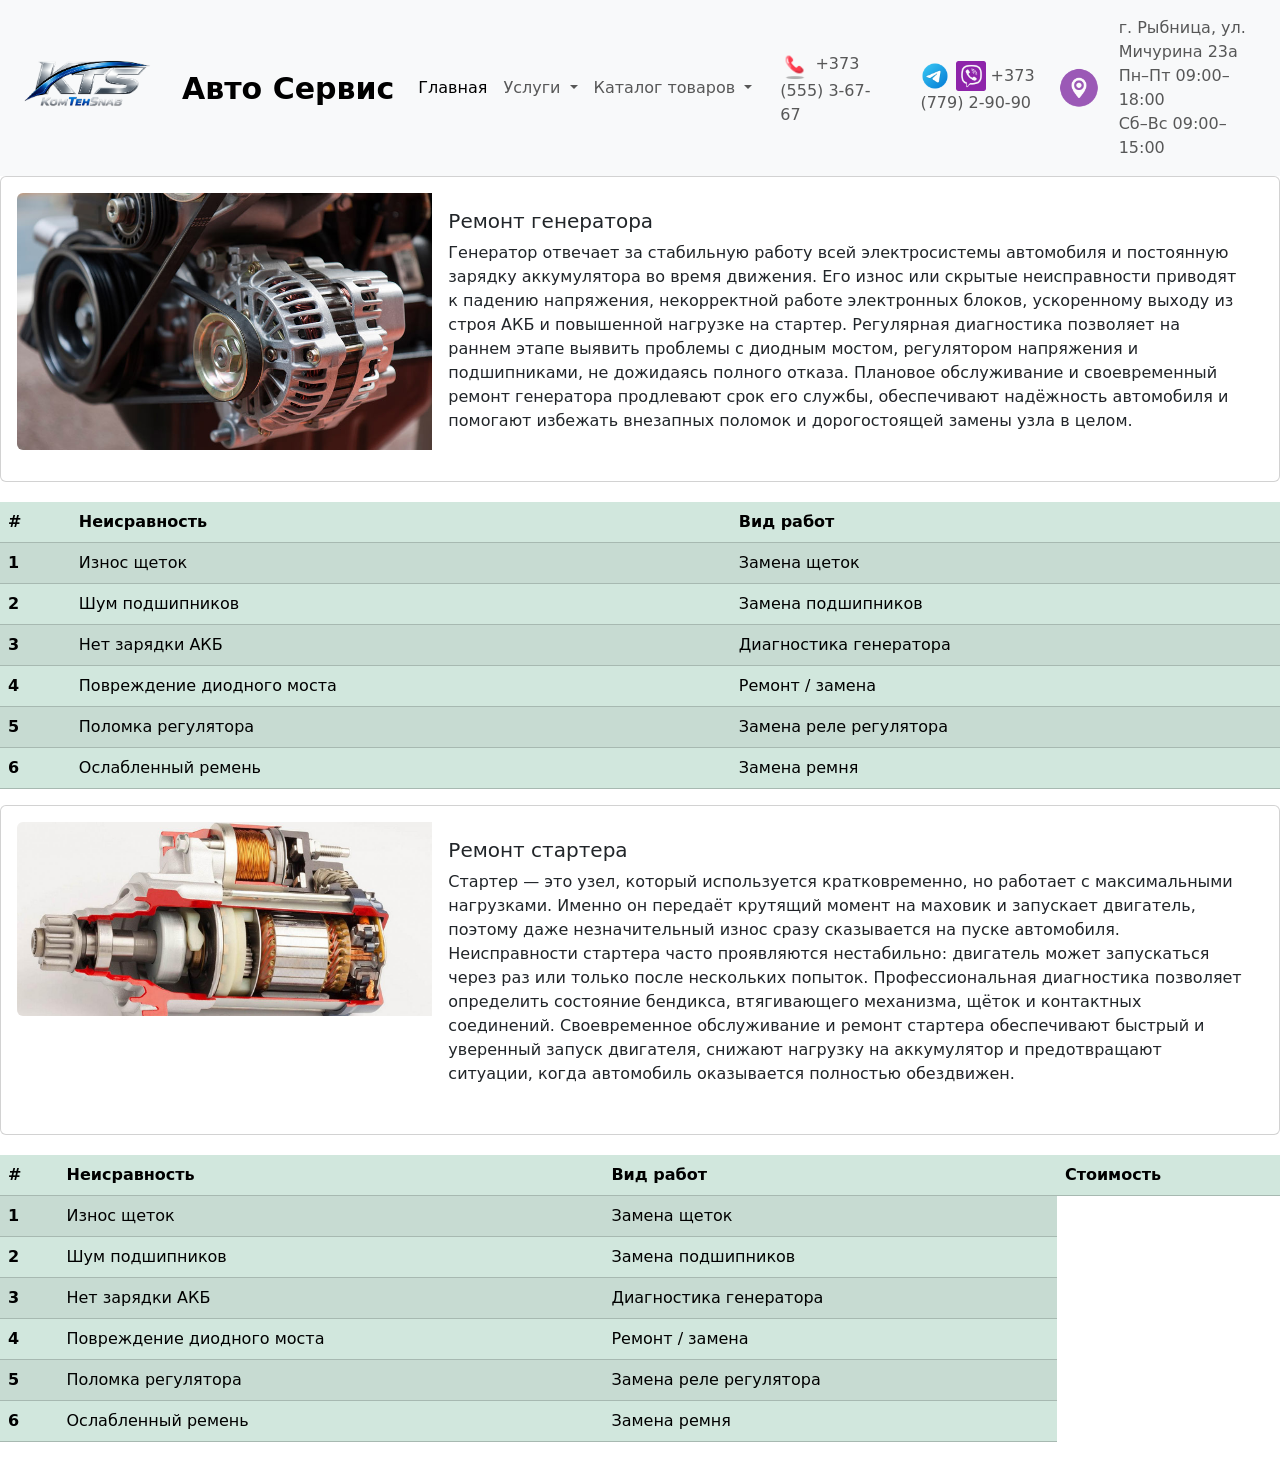
==== index.html @ 7d6db207 "Не отображает все картинки после запуска на GitHub Pages" ====
<!doctype html>
<html lang="en">
<head>
    <meta charset="utf-8">
    <meta name="viewport" content="width=device-width, initial-scale=1">
    <title>Bootstrap demo</title>
    <link href="https://cdn.jsdelivr.net/npm/bootstrap@5.3.8/dist/css/bootstrap.min.css" rel="stylesheet"
          integrity="sha384-sRIl4kxILFvY47J16cr9ZwB07vP4J8+LH7qKQnuqkuIAvNWLzeN8tE5YBujZqJLB" crossorigin="anonymous">
    <link rel="stylesheet" href="css/style.css">
</head>


<body class="body">

<!-- NAVBAR -->

<nav class="navbar navbar-expand-lg bg-body-tertiary">
    <div class="container-fluid">
        <img src="/img/logo2.png" alt="Bootstrap" width="150" height="150">
        <a class="navbar-brand" href="#">Авто Сервис</a>
        <button class="navbar-toggler" type="button" data-bs-toggle="collapse" data-bs-target="#navbarSupportedContent"
                aria-controls="navbarSupportedContent" aria-expanded="false" aria-label="Toggle navigation">
            <span class="navbar-toggler-icon"></span>
        </button>
        <div class="collapse navbar-collapse" id="navbarSupportedContent">
            <ul class="navbar-nav me-auto mb-2 mb-lg-0">
                <li class="nav-item">
                    <a class="nav-link active" aria-current="page" href="index.html">Главная</a>
                </li>
                <li class="nav-item dropdown">
                    <a class="nav-link dropdown-toggle" href="#" role="button" data-bs-toggle="dropdown"
                       aria-expanded="false">
                        Услуги
                    </a>
                    <ul class="dropdown-menu">
                        <li><a class="dropdown-item" href="#">Диагностика АКБ</a></li>
                        <li><a class="dropdown-item" href="#">Диагностика электрооборудования авто</a></li>
                        <li><a class="dropdown-item" href="#">Шиномонтаж</a></li>
                        <li><a class="dropdown-item" href="#">Балансировка</a></li>

                        <li>
                            <hr class="dropdown-divider">
                        </li>
                        <li><a class="dropdown-item" href="#">Все устуги</a></li>
                    </ul>
                </li>
                <li class="nav-item dropdown">
                    <a class="nav-link dropdown-toggle" href="#" role="button" data-bs-toggle="dropdown"
                       aria-expanded="false">
                        Каталог товаров
                    </a>
                    <ul class="dropdown-menu">
                        <li><a class="dropdown-item" href="battery.html">АКБ</a></li>
                        <li><a class="dropdown-item" href="tires.html">Шины</a></li>
                        <li>
                            <hr class="dropdown-divider">
                        </li>
                        <li><a class="dropdown-item" href="#">Все товары</a></li>
                    </ul>
                </li>
            </ul>


            <div class="navbar-text contact-info-phone">
                <div>
                    <img src="/img/phone.png" alt="Bootstrap" width="30" height="30">
                    +373 (555) 3-67-67
                </div>
            </div>
            <div class="navbar-text contact-info-phone">
                <div>
                    <img src="/img/telegram.png" alt="Bootstrap" width="30" height="30">
                    <img src="/img/viber.png" alt="Bootstrap" width="30" height="30">
                    +373 (779) 2-90-90
                </div>
            </div>


            <img src="/img/location.png" alt="Bootstrap" width="40" height="40">
            <div class="navbar-text contact-info-address">
                <div>г. Рыбница, ул. Мичурина 23а</div>
                <div>Пн–Пт 09:00–18:00</div>
                <div>Сб–Вс 09:00–15:00</div>
            </div>
        </div>
    </div>
</nav>

<main class="main">

    <!-- КАРТОЧКИ -->
    <div class="card w-100 p-3">
        <div class="row g-0">
            <div class="col-md-4">
                <img src="/img/generator/gen.jpg" class="img-fluid rounded-start" alt="...">
            </div>
            <div class="col-md-8">
                <div class="card-body">
                    <h5 class="card-title">Ремонт генератора</h5>
                    <p class="card-text">
                        Генератор отвечает за стабильную работу всей электросистемы автомобиля и постоянную зарядку
                        аккумулятора во время движения. Его износ или скрытые неисправности приводят к падению напряжения,
                        некорректной работе электронных блоков, ускоренному выходу из строя АКБ и повышенной нагрузке на стартер.

                        Регулярная диагностика позволяет на раннем этапе выявить проблемы с диодным мостом,
                        регулятором напряжения и подшипниками, не дожидаясь полного отказа. Плановое обслуживание и
                        своевременный ремонт генератора продлевают срок его службы, обеспечивают надёжность автомобиля и
                        помогают избежать внезапных поломок и дорогостоящей замены узла в целом.
                    </p>
                    <p class="card-text"><small class="text-body-secondary"></small></p>
                </div>
            </div>
        </div>
    </div>

    <table class="table table-success table-striped">
        <thead>
        <tr>
            <th scope="col">#</th>
            <th scope="col">Неисравность</th>
            <th scope="col">Вид работ</th>
        </tr>
        </thead>
        <tbody>
        <tr>
            <th scope="row">1</th>
            <td>Износ щеток</td>
            <td>Замена щеток</td>
        </tr>
        <tr>
            <th scope="row">2</th>
            <td>Шум подшипников</td>
            <td>Замена подшипников</td>
        </tr>
        <tr>
            <th scope="row">3</th>
            <td>Нет зарядки АКБ</td>
            <td>Диагностика генератора</td>
        </tr>
        <tr>
            <th scope="row">4</th>
            <td>Повреждение диодного моста</td>
            <td>Ремонт / замена</td>
        </tr>
        <tr>
            <th scope="row">5</th>
            <td>Поломка регулятора</td>
            <td>Замена реле регулятора</td>
        </tr>
        <tr>
            <th scope="row">6</th>
            <td>Ослабленный ремень</td>
            <td>Замена ремня</td>
        </tr>
        </tbody>
    </table>

    <div class="card w-100 p-3">
        <div class="row g-0">
            <div class="col-md-4">
                <img src="/img/starter/starter-1.jpg" class="img-fluid rounded-start" alt="...">
            </div>
            <div class="col-md-8">
                <div class="card-body">
                    <h5 class="card-title">Ремонт стартера</h5>
                    <p class="card-text">
                        Стартер — это узел, который используется кратковременно, но работает с максимальными нагрузками. Именно он передаёт крутящий момент на маховик и запускает двигатель, поэтому даже незначительный износ сразу сказывается на пуске автомобиля. Неисправности стартера часто проявляются нестабильно: двигатель может запускаться через раз или только после нескольких попыток.
                        Профессиональная диагностика позволяет определить состояние бендикса, втягивающего механизма, щёток и контактных соединений. Своевременное обслуживание и ремонт стартера обеспечивают быстрый и уверенный запуск двигателя, снижают нагрузку на аккумулятор и предотвращают ситуации, когда автомобиль оказывается полностью обездвижен.
                    </p>
                    <p class="card-text"><small class="text-body-secondary"></small></p>
                </div>
            </div>
        </div>
    </div>

    <table class="table table-success table-striped">
        <thead>
        <tr>
            <th scope="col">#</th>
            <th scope="col">Неисравность</th>
            <th scope="col">Вид работ</th>
            <th scope="col">Стоимость</th>
        </tr>
        </thead>
        <tbody id="generator-starter-services"></tbody>
    </table>

</main>

<script src="js/navbar.js"></script>
<script src="js/generator-starter-services.js"></script>
<script src="https://cdn.jsdelivr.net/npm/bootstrap@5.3.8/dist/js/bootstrap.bundle.min.js"
        integrity="sha384-FKyoEForCGlyvwx9Hj09JcYn3nv7wiPVlz7YYwJrWVcXK/BmnVDxM+D2scQbITxI"
        crossorigin="anonymous"></script>

</body>
</html>
---- css/style.css ----
.navbar-brand {
    margin-left: 20px;
    font-size: 30px;
    font-weight: 700;
}

.contact-info-address {
    margin-right: 20px;
    margin-left: 20px;
}

.contact-info-phone {
    margin-right: 20px;
    margin-left: 20px;
}

.accordion {
    margin-right: 40px;
    margin-left: 40px;
}

.accordion-body{
    margin-right: 40px;
    margin-left: 40px;
}

.card-offset {
    border: 40px; /* центр по горизонтали */
}

.card-img-top {
    width: 300px;     /* ширина */
    height: auto;
}

.table {
        margin-top: 20px;
}

.card-img-top {
    margin-left: 40px;
}
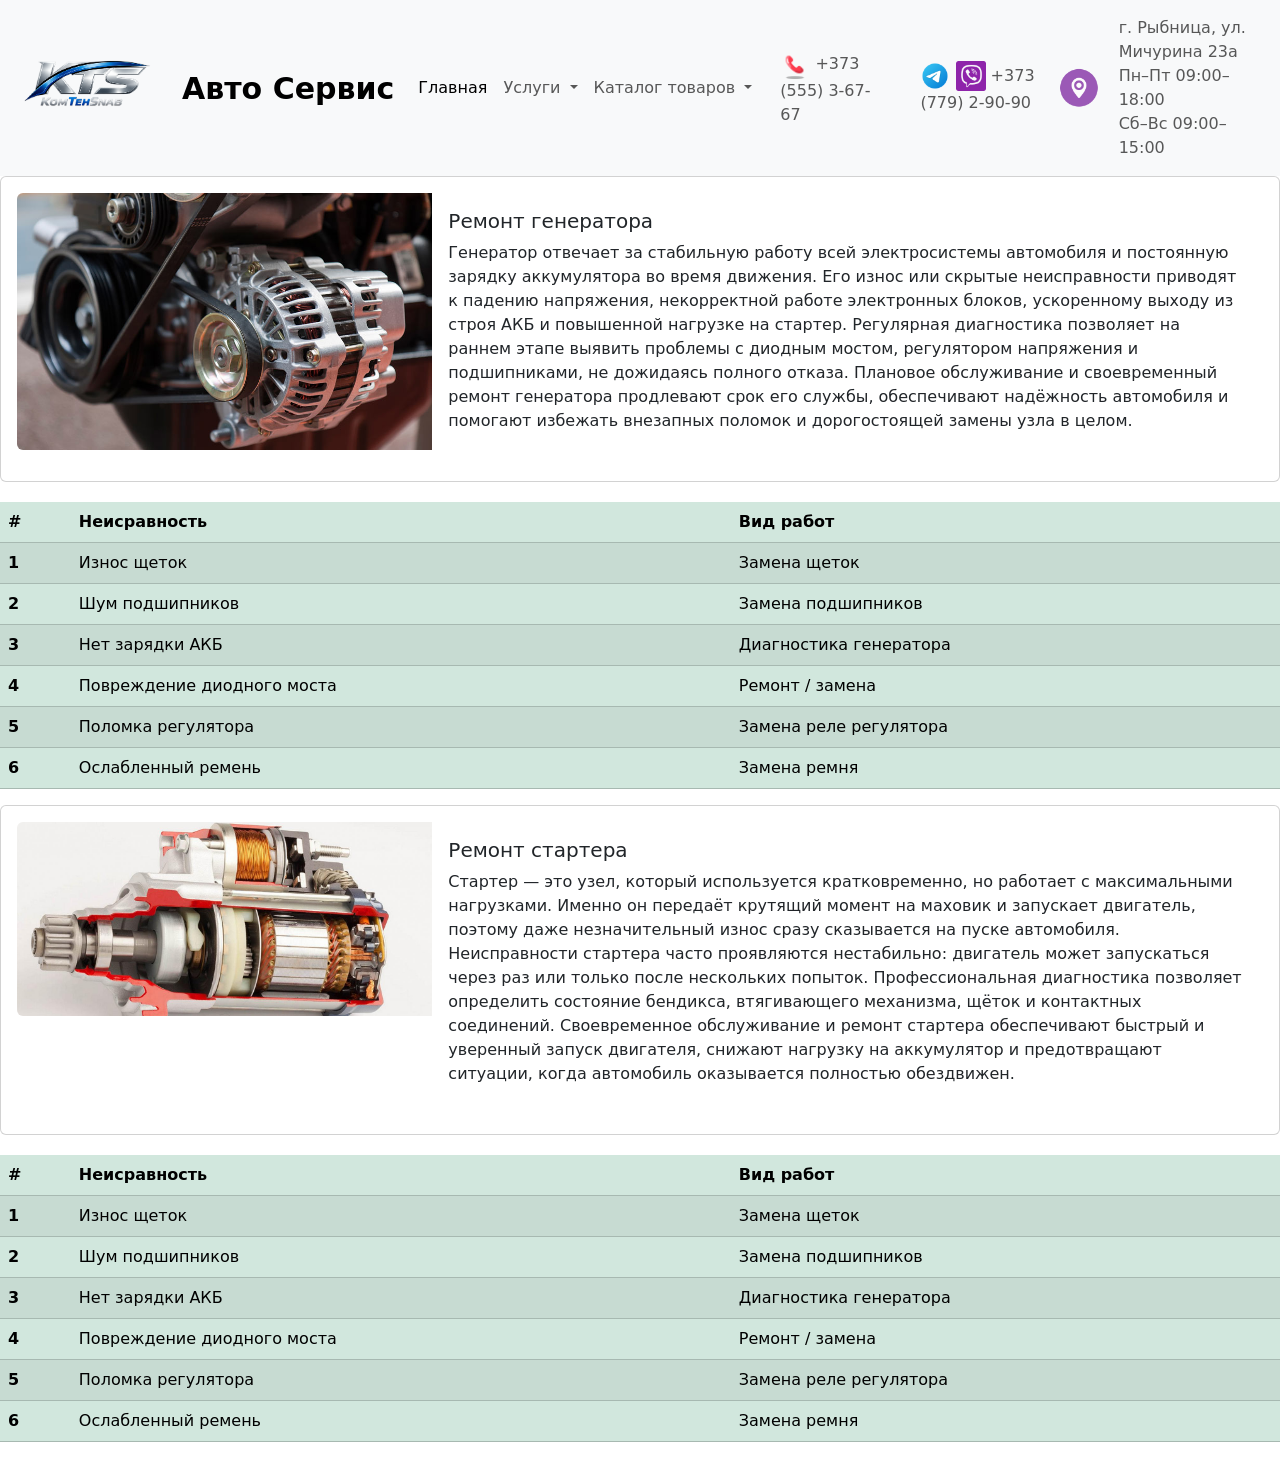
==== commit 6d908d3e: "Изменение путей" ====
--- a/index.html
+++ b/index.html
@@ -14,77 +14,7 @@
 
 <!-- NAVBAR -->
 
-<nav class="navbar navbar-expand-lg bg-body-tertiary">
-    <div class="container-fluid">
-        <img src="/img/logo2.png" alt="Bootstrap" width="150" height="150">
-        <a class="navbar-brand" href="#">Авто Сервис</a>
-        <button class="navbar-toggler" type="button" data-bs-toggle="collapse" data-bs-target="#navbarSupportedContent"
-                aria-controls="navbarSupportedContent" aria-expanded="false" aria-label="Toggle navigation">
-            <span class="navbar-toggler-icon"></span>
-        </button>
-        <div class="collapse navbar-collapse" id="navbarSupportedContent">
-            <ul class="navbar-nav me-auto mb-2 mb-lg-0">
-                <li class="nav-item">
-                    <a class="nav-link active" aria-current="page" href="index.html">Главная</a>
-                </li>
-                <li class="nav-item dropdown">
-                    <a class="nav-link dropdown-toggle" href="#" role="button" data-bs-toggle="dropdown"
-                       aria-expanded="false">
-                        Услуги
-                    </a>
-                    <ul class="dropdown-menu">
-                        <li><a class="dropdown-item" href="#">Диагностика АКБ</a></li>
-                        <li><a class="dropdown-item" href="#">Диагностика электрооборудования авто</a></li>
-                        <li><a class="dropdown-item" href="#">Шиномонтаж</a></li>
-                        <li><a class="dropdown-item" href="#">Балансировка</a></li>
-
-                        <li>
-                            <hr class="dropdown-divider">
-                        </li>
-                        <li><a class="dropdown-item" href="#">Все устуги</a></li>
-                    </ul>
-                </li>
-                <li class="nav-item dropdown">
-                    <a class="nav-link dropdown-toggle" href="#" role="button" data-bs-toggle="dropdown"
-                       aria-expanded="false">
-                        Каталог товаров
-                    </a>
-                    <ul class="dropdown-menu">
-                        <li><a class="dropdown-item" href="battery.html">АКБ</a></li>
-                        <li><a class="dropdown-item" href="tires.html">Шины</a></li>
-                        <li>
-                            <hr class="dropdown-divider">
-                        </li>
-                        <li><a class="dropdown-item" href="#">Все товары</a></li>
-                    </ul>
-                </li>
-            </ul>
-
-
-            <div class="navbar-text contact-info-phone">
-                <div>
-                    <img src="/img/phone.png" alt="Bootstrap" width="30" height="30">
-                    +373 (555) 3-67-67
-                </div>
-            </div>
-            <div class="navbar-text contact-info-phone">
-                <div>
-                    <img src="/img/telegram.png" alt="Bootstrap" width="30" height="30">
-                    <img src="/img/viber.png" alt="Bootstrap" width="30" height="30">
-                    +373 (779) 2-90-90
-                </div>
-            </div>
-
-
-            <img src="/img/location.png" alt="Bootstrap" width="40" height="40">
-            <div class="navbar-text contact-info-address">
-                <div>г. Рыбница, ул. Мичурина 23а</div>
-                <div>Пн–Пт 09:00–18:00</div>
-                <div>Сб–Вс 09:00–15:00</div>
-            </div>
-        </div>
-    </div>
-</nav>
+<nav id="navbar"></nav>
 
 <main class="main">
 
@@ -92,7 +22,7 @@
     <div class="card w-100 p-3">
         <div class="row g-0">
             <div class="col-md-4">
-                <img src="/img/generator/gen.jpg" class="img-fluid rounded-start" alt="...">
+                <img src="img/generator/gen.jpg" class="img-fluid rounded-start" alt="...">
             </div>
             <div class="col-md-8">
                 <div class="card-body">
@@ -158,7 +88,7 @@
     <div class="card w-100 p-3">
         <div class="row g-0">
             <div class="col-md-4">
-                <img src="/img/starter/starter-1.jpg" class="img-fluid rounded-start" alt="...">
+                <img src="img/starter/starter-1.jpg" class="img-fluid rounded-start" alt="...">
             </div>
             <div class="col-md-8">
                 <div class="card-body">
@@ -179,7 +109,6 @@
             <th scope="col">#</th>
             <th scope="col">Неисравность</th>
             <th scope="col">Вид работ</th>
-            <th scope="col">Стоимость</th>
         </tr>
         </thead>
         <tbody id="generator-starter-services"></tbody>
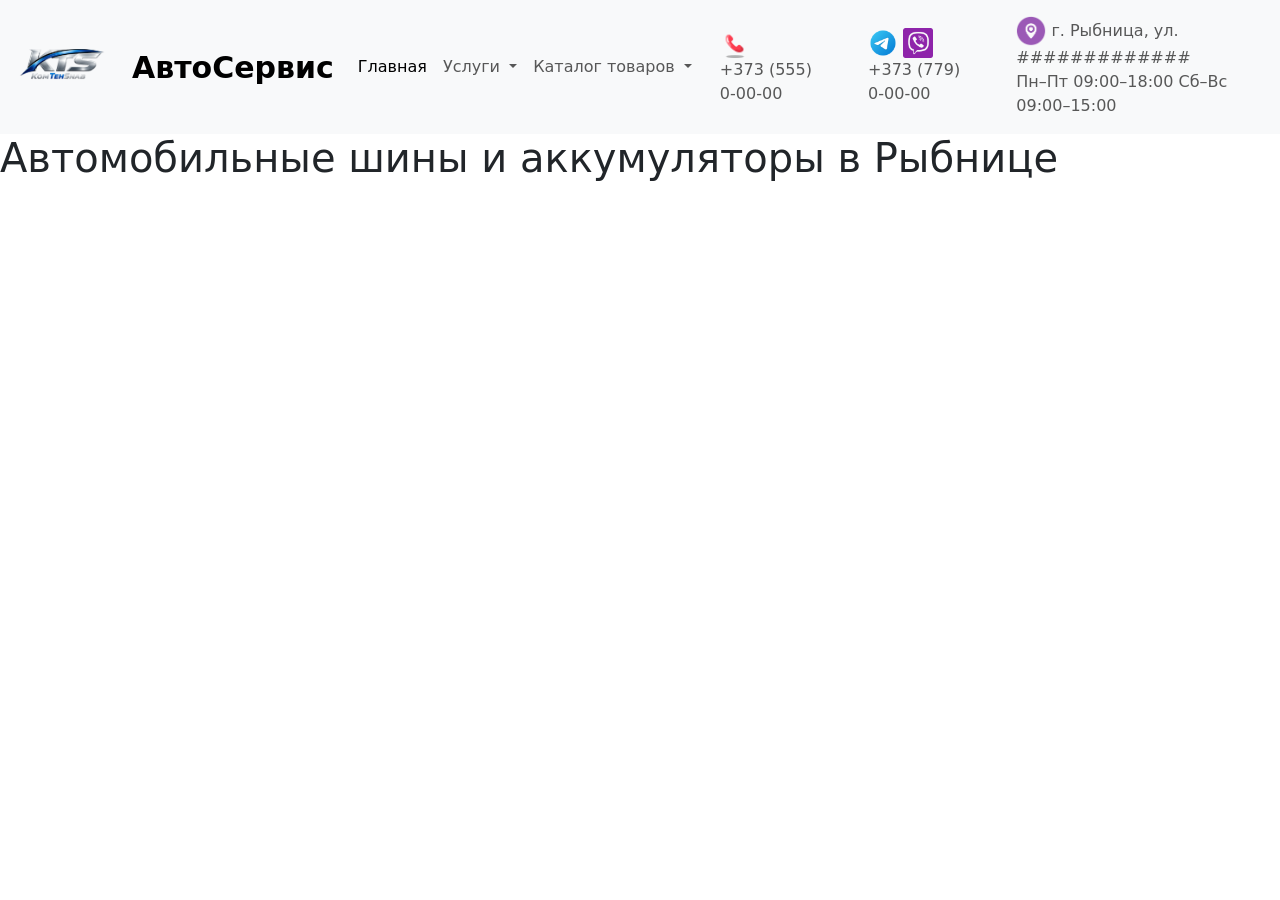
==== commit 58e4894f: "Оптимизация под мобильные" ====
--- a/index.html
+++ b/index.html
@@ -3,7 +3,8 @@
 <head>
     <meta charset="utf-8">
     <meta name="viewport" content="width=device-width, initial-scale=1">
-    <title>Bootstrap demo</title>
+    <meta name="description" content="Продажа автомобильных шин и аккумуляторов в Рыбнице. Установка, балансировка, проверка АКБ, генератора, стартера.">
+    <title>Шины и аккумуляторы в Рыбнице | Продажа и установка</title>
     <link href="https://cdn.jsdelivr.net/npm/bootstrap@5.3.8/dist/css/bootstrap.min.css" rel="stylesheet"
           integrity="sha384-sRIl4kxILFvY47J16cr9ZwB07vP4J8+LH7qKQnuqkuIAvNWLzeN8tE5YBujZqJLB" crossorigin="anonymous">
     <link rel="stylesheet" href="css/style.css">
@@ -18,101 +19,7 @@
 
 <main class="main">
 
-    <!-- КАРТОЧКИ -->
-    <div class="card w-100 p-3">
-        <div class="row g-0">
-            <div class="col-md-4">
-                <img src="img/generator/gen.jpg" class="img-fluid rounded-start" alt="...">
-            </div>
-            <div class="col-md-8">
-                <div class="card-body">
-                    <h5 class="card-title">Ремонт генератора</h5>
-                    <p class="card-text">
-                        Генератор отвечает за стабильную работу всей электросистемы автомобиля и постоянную зарядку
-                        аккумулятора во время движения. Его износ или скрытые неисправности приводят к падению напряжения,
-                        некорректной работе электронных блоков, ускоренному выходу из строя АКБ и повышенной нагрузке на стартер.
-
-                        Регулярная диагностика позволяет на раннем этапе выявить проблемы с диодным мостом,
-                        регулятором напряжения и подшипниками, не дожидаясь полного отказа. Плановое обслуживание и
-                        своевременный ремонт генератора продлевают срок его службы, обеспечивают надёжность автомобиля и
-                        помогают избежать внезапных поломок и дорогостоящей замены узла в целом.
-                    </p>
-                    <p class="card-text"><small class="text-body-secondary"></small></p>
-                </div>
-            </div>
-        </div>
-    </div>
-
-    <table class="table table-success table-striped">
-        <thead>
-        <tr>
-            <th scope="col">#</th>
-            <th scope="col">Неисравность</th>
-            <th scope="col">Вид работ</th>
-        </tr>
-        </thead>
-        <tbody>
-        <tr>
-            <th scope="row">1</th>
-            <td>Износ щеток</td>
-            <td>Замена щеток</td>
-        </tr>
-        <tr>
-            <th scope="row">2</th>
-            <td>Шум подшипников</td>
-            <td>Замена подшипников</td>
-        </tr>
-        <tr>
-            <th scope="row">3</th>
-            <td>Нет зарядки АКБ</td>
-            <td>Диагностика генератора</td>
-        </tr>
-        <tr>
-            <th scope="row">4</th>
-            <td>Повреждение диодного моста</td>
-            <td>Ремонт / замена</td>
-        </tr>
-        <tr>
-            <th scope="row">5</th>
-            <td>Поломка регулятора</td>
-            <td>Замена реле регулятора</td>
-        </tr>
-        <tr>
-            <th scope="row">6</th>
-            <td>Ослабленный ремень</td>
-            <td>Замена ремня</td>
-        </tr>
-        </tbody>
-    </table>
-
-    <div class="card w-100 p-3">
-        <div class="row g-0">
-            <div class="col-md-4">
-                <img src="img/starter/starter-1.jpg" class="img-fluid rounded-start" alt="...">
-            </div>
-            <div class="col-md-8">
-                <div class="card-body">
-                    <h5 class="card-title">Ремонт стартера</h5>
-                    <p class="card-text">
-                        Стартер — это узел, который используется кратковременно, но работает с максимальными нагрузками. Именно он передаёт крутящий момент на маховик и запускает двигатель, поэтому даже незначительный износ сразу сказывается на пуске автомобиля. Неисправности стартера часто проявляются нестабильно: двигатель может запускаться через раз или только после нескольких попыток.
-                        Профессиональная диагностика позволяет определить состояние бендикса, втягивающего механизма, щёток и контактных соединений. Своевременное обслуживание и ремонт стартера обеспечивают быстрый и уверенный запуск двигателя, снижают нагрузку на аккумулятор и предотвращают ситуации, когда автомобиль оказывается полностью обездвижен.
-                    </p>
-                    <p class="card-text"><small class="text-body-secondary"></small></p>
-                </div>
-            </div>
-        </div>
-    </div>
-
-    <table class="table table-success table-striped">
-        <thead>
-        <tr>
-            <th scope="col">#</th>
-            <th scope="col">Неисравность</th>
-            <th scope="col">Вид работ</th>
-        </tr>
-        </thead>
-        <tbody id="generator-starter-services"></tbody>
-    </table>
+    <h1>Автомобильные шины и аккумуляторы в Рыбнице</h1>
 
 </main>
 
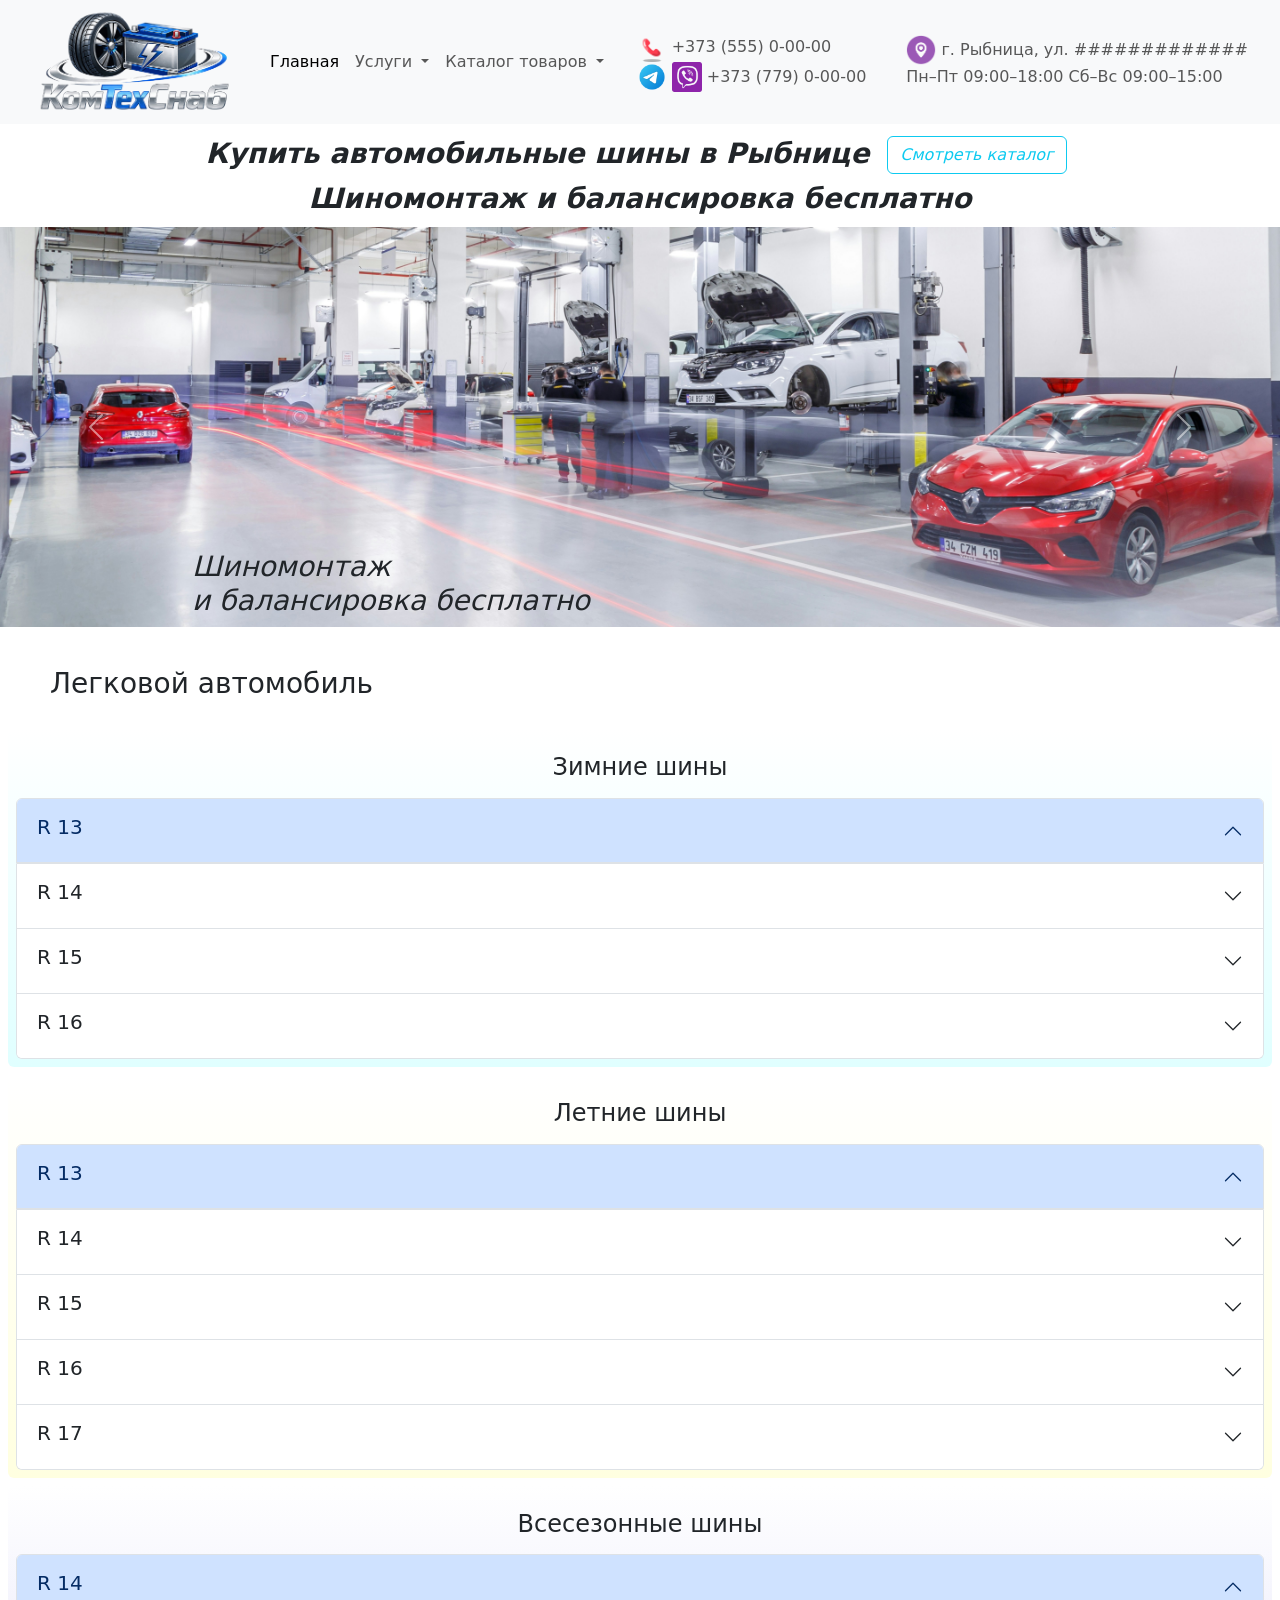
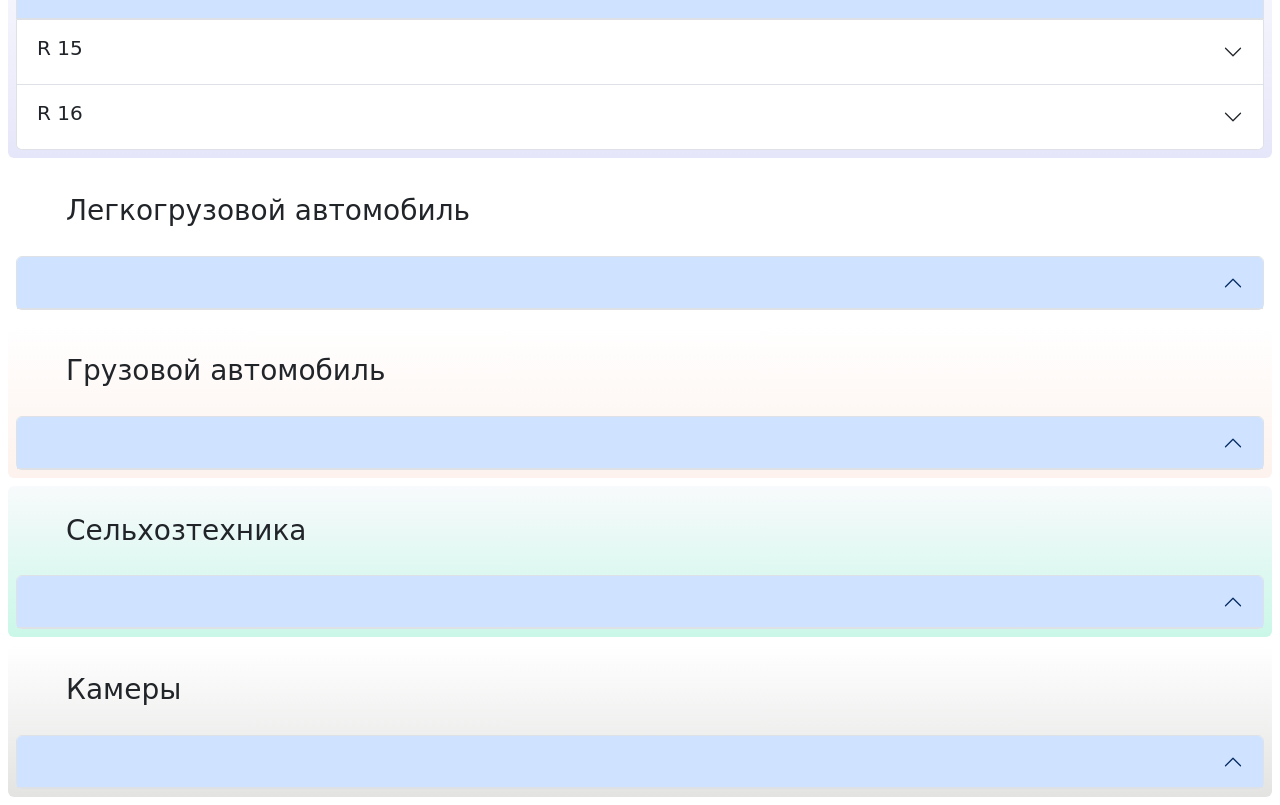
==== commit 99248677: "Добавление страницы Сервис. Адаптация под мобильные. Измененияе Иконки КомТехСнаб." ====
--- a/index.html
+++ b/index.html
@@ -1,34 +1,423 @@
 <!doctype html>
 <html lang="en">
 <head>
+    <title>Купить шины в Рыбнице | Зимние, летние и всесезонные шины</title>
     <meta charset="utf-8">
     <meta name="viewport" content="width=device-width, initial-scale=1">
-    <meta name="description" content="Продажа автомобильных шин и аккумуляторов в Рыбнице. Установка, балансировка, проверка АКБ, генератора, стартера.">
-    <title>Шины и аккумуляторы в Рыбнице | Продажа и установка</title>
+
+    <meta name="description"
+          content="Продажа зимних и летних шин в Рыбнице. Подбор по размеру, шиномонтаж, балансировка.">
+    <meta name="robots" content="index, follow">
+    <link rel="canonical" href=""><!--указать позже-->
+
+
     <link href="https://cdn.jsdelivr.net/npm/bootstrap@5.3.8/dist/css/bootstrap.min.css" rel="stylesheet"
           integrity="sha384-sRIl4kxILFvY47J16cr9ZwB07vP4J8+LH7qKQnuqkuIAvNWLzeN8tE5YBujZqJLB" crossorigin="anonymous">
     <link rel="stylesheet" href="css/style.css">
+    <link rel="stylesheet" href="css/tire.css">
 </head>
 
-
 <body class="body">
 
 <!-- NAVBAR -->
 
 <nav id="navbar"></nav>
 
-<main class="main">
-
-    <h1>Автомобильные шины и аккумуляторы в Рыбнице</h1>
+<!--h1-->
+
+<section class="py-1 text-center fst-italic" id="header">
+    <div class="container">
+        <h1 class="display-6 fw-semibold fs-3">
+            Купить автомобильные шины в Рыбнице
+            <a type="button" href="#catalog" class="btn btn-outline-info m-2">
+                Смотреть каталог
+            </a>
+            <br>Шиномонтаж и балансировка бесплатно
+        </h1>
+
+    </div>
+</section>
+
+
+<!-- CARUSEL -->
+
+<div id="carouselExampleAutoplaying" class="carousel slide" data-bs-ride="carousel">
+    <div class="carousel-inner fst-italic">
+        <div class="carousel-item active">
+            <img src="img/tires/carusel/freeSized/mehmet-talha-onuk-wjauw9wi_2o-unsplash.jpg" class="d-block w-100"
+                 alt="...">
+            <div class="carousel-caption d-flex align-items-end text-start text-dark">
+                <!--carousel-caption d-block text-start text-dark-->
+                <h3 class="mb-0 carousel-title">Шиномонтаж<br> и балансировка бесплатно</h3>
+            </div>
+        </div>
+        <div class="carousel-item">
+            <img src="img/tires/carusel/freeSized/dzevad-talovic-cS1V5Wv_4VM-unsplash.jpg" class="d-block w-100"
+                 alt="...">
+            <div class="carousel-caption d-block text-end">
+                <h3 class="mb-0 carousel-title">Производители шин из Европы и Азии</h3>
+            </div>
+        </div>
+        <div class="carousel-item">
+            <img src="img/tires/carusel/freeSized/chris-cordes-hsvJRhhTOGw-unsplash.jpg" class="d-block w-100"
+                 alt="...">
+            <div class="carousel-caption d-block text-end">
+                <h3 class="mb-0 carousel-title">Под любое покрытие</h3>
+            </div>
+        </div>
+        <div class="carousel-item">
+            <img src="img/tires/carusel/freeSized/dragon-white-munthe-0f2yh79Amxg-unsplash.jpg" class="d-block w-100"
+                 alt="...">
+            <div class="carousel-caption d-block text-end text-dark">
+                <h3 class="mb-0 carousel-title">Под любые <br>погодные условия и характер вождения</h3>
+            </div>
+        </div>
+        <div class="carousel-item">
+            <img src="img/tires/carusel/freeSized/benjamin-hershey-GbZzdTjLCz8-unsplash2.jpg" class="d-block w-100"
+                 alt="...">
+            <div class="carousel-caption d-block text-start">
+                <h3 class="carousel-title">Ваша безопасность -<br>уверенное сцепление с дорогой</h3>
+            </div>
+        </div>
+        <div class="carousel-item">
+            <img src="img/tires/carusel/freeSized/thom-milkovic-Kbman1BhUlQ-unsplash.jpg" class="d-block w-100"
+                 alt="...">
+            <div class="carousel-caption d-block">
+                <h3 class="mb-0 carousel-title">Счастливое путешествие - в надежности Вашего авто</h3>
+            </div>
+        </div>
+    </div>
+    <button class="carousel-control-prev" type="button" data-bs-target="#carouselExampleAutoplaying"
+            data-bs-slide="prev">
+        <span class="carousel-control-prev-icon" aria-hidden="true"></span>
+        <span class="visually-hidden">Previous</span>
+    </button>
+    <button class="carousel-control-next" type="button" data-bs-target="#carouselExampleAutoplaying"
+            data-bs-slide="next">
+        <span class="carousel-control-next-icon" aria-hidden="true"></span>
+        <span class="visually-hidden">Next</span>
+    </button>
+</div>
+
+<!--<h1 class="h1">Купить автомобильные шины в Рыбнице</h1>-->
+
+<main>
+    <!--Tire cards -->
+
+    <p class="h3" id="catalog" style="padding: 40px 20px 20px 50px;">Легковой автомобиль</p>
+
+    <!--Зимние -->
+
+    <div class="winterTiresBg p-2 m-2 rounded">
+
+        <div class="d-flex align-items-center justify-content-between m-3 px-4">
+            <p class="h4 m-0 text-center flex-grow-1">
+                Зимние шины
+            </p>
+        </div>
+
+        <div class="accordion" id="accordionExample">
+            <div class="accordion-item">
+                <h3 class="accordion-header">
+                    <button class="accordion-button" type="button" data-bs-toggle="collapse"
+                            data-bs-target="#collapseOne"
+                            aria-expanded="true" aria-controls="collapseOne">
+                        <div class="h5">R 13</div>
+                    </button>
+                </h3>
+                <div id="collapseOne" class="accordion-collapse collapse" data-bs-parent="#accordionExample"
+                     style="background: none">
+                    <div class="accordion-body">
+                        <div class="d-flex flex-wrap gap-3" id="13winter"></div>
+                    </div>
+                </div>
+            </div>
+            <div class="accordion-item">
+                <h2 class="accordion-header">
+                    <button class="accordion-button collapsed" type="button" data-bs-toggle="collapse"
+                            data-bs-target="#collapseTwo" aria-expanded="false" aria-controls="collapseTwo">
+                        <div class="h5">R 14</div>
+                    </button>
+                </h2>
+                <div id="collapseTwo" class="accordion-collapse collapse" data-bs-parent="#accordionExample">
+                    <div class="accordion-body">
+                        <div class="d-flex flex-wrap gap-3" id="14winter"></div>
+                    </div>
+                </div>
+            </div>
+            <div class="accordion-item">
+                <h2 class="accordion-header">
+                    <button class="accordion-button collapsed" type="button" data-bs-toggle="collapse"
+                            data-bs-target="#collapseThree" aria-expanded="false" aria-controls="collapseThree">
+                        <div class="h5">R 15</div>
+                    </button>
+                </h2>
+                <div id="collapseThree" class="accordion-collapse collapse" data-bs-parent="#accordionExample">
+                    <div class="accordion-body">
+                        <div class="d-flex flex-wrap gap-3" id="15winter"></div>
+                    </div>
+                </div>
+            </div>
+            <div class="accordion-item">
+                <h2 class="accordion-header">
+                    <button class="accordion-button collapsed" type="button" data-bs-toggle="collapse"
+                            data-bs-target="#collapseFour" aria-expanded="false" aria-controls="collapseFour">
+                        <div class="h5">R 16</div>
+                    </button>
+                </h2>
+                <div id="collapseFour" class="accordion-collapse collapse" data-bs-parent="#accordionExample">
+                    <div class="accordion-body">
+                        <div class="d-flex flex-wrap gap-3" id="16winter"></div>
+                    </div>
+                </div>
+            </div>
+        </div>
+    </div>
+
+    <!--Летние -->
+
+    <div class="summerTiresBg p-2 m-2 rounded">
+
+        <div class="d-flex align-items-center justify-content-between m-3 px-4">
+            <p class="h4 m-0 text-center flex-grow-1">
+                Летние шины
+            </p>
+        </div>
+
+        <div class="accordion" id="accordionSummer">
+            <div class="accordion-item">
+                <h3 class="accordion-header">
+                    <button class="accordion-button" type="button" data-bs-toggle="collapse"
+                            data-bs-target="#collapseFive"
+                            aria-expanded="true" aria-controls="collapseFive">
+                        <div class="h5">R 13</div>
+                    </button>
+                </h3>
+                <div id="collapseFive" class="accordion-collapse collapse" data-bs-parent="#accordionSummer">
+                    <div class="accordion-body">
+                        <div class="d-flex flex-wrap gap-3" id="13summer"></div>
+                    </div>
+                </div>
+            </div>
+            <div class="accordion-item">
+                <h2 class="accordion-header">
+                    <button class="accordion-button collapsed" type="button" data-bs-toggle="collapse"
+                            data-bs-target="#collapseSix" aria-expanded="false" aria-controls="collapseSix">
+                        <div class="h5">R 14</div>
+                    </button>
+                </h2>
+                <div id="collapseSix" class="accordion-collapse collapse" data-bs-parent="#accordionSummer">
+                    <div class="accordion-body">
+                        <div class="d-flex flex-wrap gap-3" id="14summer"></div>
+                    </div>
+                </div>
+            </div>
+            <div class="accordion-item">
+                <h2 class="accordion-header">
+                    <button class="accordion-button collapsed" type="button" data-bs-toggle="collapse"
+                            data-bs-target="#collapseSeven" aria-expanded="false" aria-controls="collapseSeven">
+                        <div class="h5">R 15</div>
+                    </button>
+                </h2>
+                <div id="collapseSeven" class="accordion-collapse collapse" data-bs-parent="#accordionSummer">
+                    <div class="accordion-body">
+                        <div class="d-flex flex-wrap gap-3" id="15summer"></div>
+                    </div>
+                </div>
+            </div>
+            <div class="accordion-item">
+                <h2 class="accordion-header">
+                    <button class="accordion-button collapsed" type="button" data-bs-toggle="collapse"
+                            data-bs-target="#collapseEight" aria-expanded="false" aria-controls="collapseEight">
+                        <div class="h5">R 16</div>
+                    </button>
+                </h2>
+                <div id="collapseEight" class="accordion-collapse collapse" data-bs-parent="#accordionSummer">
+                    <div class="accordion-body">
+                        <div class="d-flex flex-wrap gap-3" id="16summer"></div>
+                    </div>
+                </div>
+            </div>
+            <div class="accordion-item">
+                <h2 class="accordion-header">
+                    <button class="accordion-button collapsed" type="button" data-bs-toggle="collapse"
+                            data-bs-target="#collapseNine" aria-expanded="false" aria-controls="collapseNine">
+                        <div class="h5">R 17</div>
+                    </button>
+                </h2>
+                <div id="collapseNine" class="accordion-collapse collapse" data-bs-parent="#accordionSummer">
+                    <div class="accordion-body">
+                        <div class="d-flex flex-wrap gap-3" id="17summer"></div>
+                    </div>
+                </div>
+            </div>
+        </div>
+    </div>
+
+    <!--Всесезонные -->
+
+    <div class="ASTiresBg p-2 m-2 rounded">
+
+        <div class="d-flex align-items-center justify-content-between m-3 px-4">
+            <p class="h4 m-0 text-center flex-grow-1">
+                Всесезонные шины
+            </p>
+        </div>
+
+        <div class="accordion" id="accordionExample2">
+            <div class="accordion-item">
+                <h2 class="accordion-header">
+                    <button class="accordion-button" type="button" data-bs-toggle="collapse"
+                            data-bs-target="#collapseOne2"
+                            aria-expanded="true" aria-controls="collapseOne">
+                        <div class="h5">R 14</div>
+                    </button>
+                </h2>
+                <div id="collapseOne2" class="accordion-collapse collapse" data-bs-parent="#accordionExample2">
+                    <div class="accordion-body">
+                        <div class="d-flex flex-wrap gap-3" id="14_4s"></div>
+                    </div>
+                </div>
+            </div>
+            <div class="accordion-item">
+                <h2 class="accordion-header">
+                    <button class="accordion-button collapsed" type="button" data-bs-toggle="collapse"
+                            data-bs-target="#collapseTwo2" aria-expanded="false" aria-controls="collapseTwo">
+                        <div class="h5">R 15</div>
+                    </button>
+                </h2>
+                <div id="collapseTwo2" class="accordion-collapse collapse" data-bs-parent="#accordionExample2">
+                    <div class="accordion-body">
+                        <div class="d-flex flex-wrap gap-3" id="15_4s"></div>
+                    </div>
+                </div>
+            </div>
+            <div class="accordion-item">
+                <h2 class="accordion-header">
+                    <button class="accordion-button collapsed" type="button" data-bs-toggle="collapse"
+                            data-bs-target="#collapseThree2" aria-expanded="false" aria-controls="collapseThree">
+                        <div class="h5">R 16</div>
+                    </button>
+                </h2>
+                <div id="collapseThree2" class="accordion-collapse collapse" data-bs-parent="#accordionExample2">
+                    <div class="accordion-body">
+                        <div class="d-flex flex-wrap gap-3" id="16_4s"></div>
+                    </div>
+                </div>
+            </div>
+        </div>
+    </div>
+
+    <!--Легкогрузовые авто-->
+
+    <div class="lightTruckTiresBg p-2 m-2 rounded">
+        <p class="h3" style="padding: 20px 20px 20px 50px;">Легкогрузовой автомобиль</p>
+        <div class="accordion" id="accordionExampleLightTruck">
+            <div class="accordion-item">
+                <h2 class="accordion-header">
+                    <button class="accordion-button" type="button" data-bs-toggle="collapse"
+                            data-bs-target="#collapseOneLightTruck"
+                            aria-expanded="true" aria-controls="collapseOneLightTruck">
+                    </button>
+                </h2>
+                <div id="collapseOneLightTruck" class="accordion-collapse collapse"
+                     data-bs-parent="#accordionExampleLightTruck">
+                    <div class="accordion-body">
+                        <div class="d-flex flex-wrap gap-3" id="lightTruck"></div>
+                    </div>
+                </div>
+            </div>
+        </div>
+    </div>
+
+    <!--Грузовые авто-->
+
+    <div class="truckTiresBg p-2 m-2 rounded">
+        <p class="h3" style="padding: 20px 20px 20px 50px;">Грузовой автомобиль</p>
+        <div class="accordion" id="accordionExampleTruck">
+            <div class="accordion-item">
+                <h2 class="accordion-header">
+                    <button class="accordion-button" type="button" data-bs-toggle="collapse"
+                            data-bs-target="#collapseOneTruck"
+                            aria-expanded="true" aria-controls="collapseOneTruck">
+                    </button>
+                </h2>
+                <div id="collapseOneTruck" class="accordion-collapse collapse" data-bs-parent="#accordionExampleTruck">
+                    <div class="accordion-body">
+                        <div class="d-flex flex-wrap gap-3" id="truck"></div>
+                    </div>
+                </div>
+            </div>
+        </div>
+    </div>
+
+    <!--Сельхозтехника-->
+
+    <div class="agroTiresBg p-2 m-2 rounded">
+        <p class="h3" style="padding: 20px 20px 20px 50px;">Сельхозтехника</p>
+        <div class="accordion" id="accordionExampleAgro">
+            <div class="accordion-item">
+                <h2 class="accordion-header">
+                    <button class="accordion-button" type="button" data-bs-toggle="collapse"
+                            data-bs-target="#collapseOneAgro"
+                            aria-expanded="true" aria-controls="collapseOneAgro">
+                    </button>
+                </h2>
+                <div id="collapseOneAgro" class="accordion-collapse collapse" data-bs-parent="#accordionExampleAgro">
+                    <div class="accordion-body">
+                        <div class="d-flex flex-wrap gap-3" id="agro"></div>
+                    </div>
+                </div>
+            </div>
+        </div>
+    </div>
+
+    <!--Камеры-->
+
+    <div class="tireTubes p-2 m-2 rounded">
+        <p class="h3" style="padding: 20px 20px 20px 50px;">Камеры</p>
+        <div class="accordion" id="accordionExampleTube">
+            <div class="accordion-item">
+                <h2 class="accordion-header">
+                    <button class="accordion-button" type="button" data-bs-toggle="collapse"
+                            data-bs-target="#collapseOneTube"
+                            aria-expanded="true" aria-controls="collapseOneTube">
+                    </button>
+                </h2>
+                <div id="collapseOneTube" class="accordion-collapse collapse" data-bs-parent="#accordionExampleTube">
+                    <div class="accordion-body">
+                        <div class="d-flex flex-wrap gap-3" id="tube"></div>
+                    </div>
+                </div>
+            </div>
+        </div>
+    </div>
 
 </main>
 
+<footer>
+
+</footer>
+
+</body>
+
+
+<div class="modal fade" id="imageModal" tabindex="-1">
+    <div class="modal-dialog modal-dialog-centered modal-lg">
+        <div class="modal-content">
+            <div class="modal-body text-center">
+                <img id="modalImage" class="img-fluid" alt="">
+            </div>
+        </div>
+    </div>
+</div>
+
+<script src="js/tires.js"></script>
 <script src="js/navbar.js"></script>
-<script src="js/generator-starter-services.js"></script>
+
 <script src="https://cdn.jsdelivr.net/npm/bootstrap@5.3.8/dist/js/bootstrap.bundle.min.js"
         integrity="sha384-FKyoEForCGlyvwx9Hj09JcYn3nv7wiPVlz7YYwJrWVcXK/BmnVDxM+D2scQbITxI"
         crossorigin="anonymous"></script>
 
 </body>
-</html>
-
+</html>
--- a/css/tire.css
+++ b/css/tire.css
@@ -0,0 +1,96 @@
+.tire-img {
+  width: 100%;
+  height: 300px;          /* один размер для всех */
+  object-fit: contain;   /* НЕ обрезает шину */
+}
+
+.winterTiresBg {
+  background: linear-gradient(
+    180deg,
+    #FFFFFF 0%,
+    #E0FFFF 100%
+  );
+}
+
+.summerTiresBg{
+  background: linear-gradient(
+    180deg,
+    #FFFFFF 0%,
+    #FFFFE0 100%
+  );
+}
+
+.ASTiresBg{
+  background: linear-gradient(
+    180deg,
+    #FFFFFF 0%,
+    #E6E6FA 100%
+  );
+}
+
+.truckTiresBg{
+  background: linear-gradient(
+    180deg,
+    #FFFFFF 0%,
+    #fdf2ed 100%
+  );
+}
+
+.agroTiresBg{
+  background: linear-gradient(
+      180deg,
+      #F8FAFC 0%,
+      #caf7e8 100%
+    );
+  }
+
+.tireTubes{
+  background: linear-gradient(
+    180deg,
+    #FFFFFF 0%,
+    #e3e4e2 100%
+  );
+}
+
+
+.tireService{
+  left: 15%;
+  right: auto;
+  bottom: 10%;
+}
+
+.carousel-img {
+    height: 400px;        /* нужная высота */
+    object-fit: cover;    /* чтобы не растягивалась криво */
+}
+
+.accordion-body{
+    margin: 0 auto; */
+}
+
+.accordion{
+    margin: 0 auto; */
+}
+
+.carousel-caption {
+    bottom: 0;
+    top: auto;
+    padding-bottom: 10px;
+}
+
+.carousel-title {
+    font-size: clamp(12px, 3.5vw, 28px);
+}
+/*
+
+.carousel-caption{
+    tex
+}
+*/
+
+/*
+#header {
+    background-color: #E6E6FA*/
+/* светло-серый фон *//*
+
+}*/
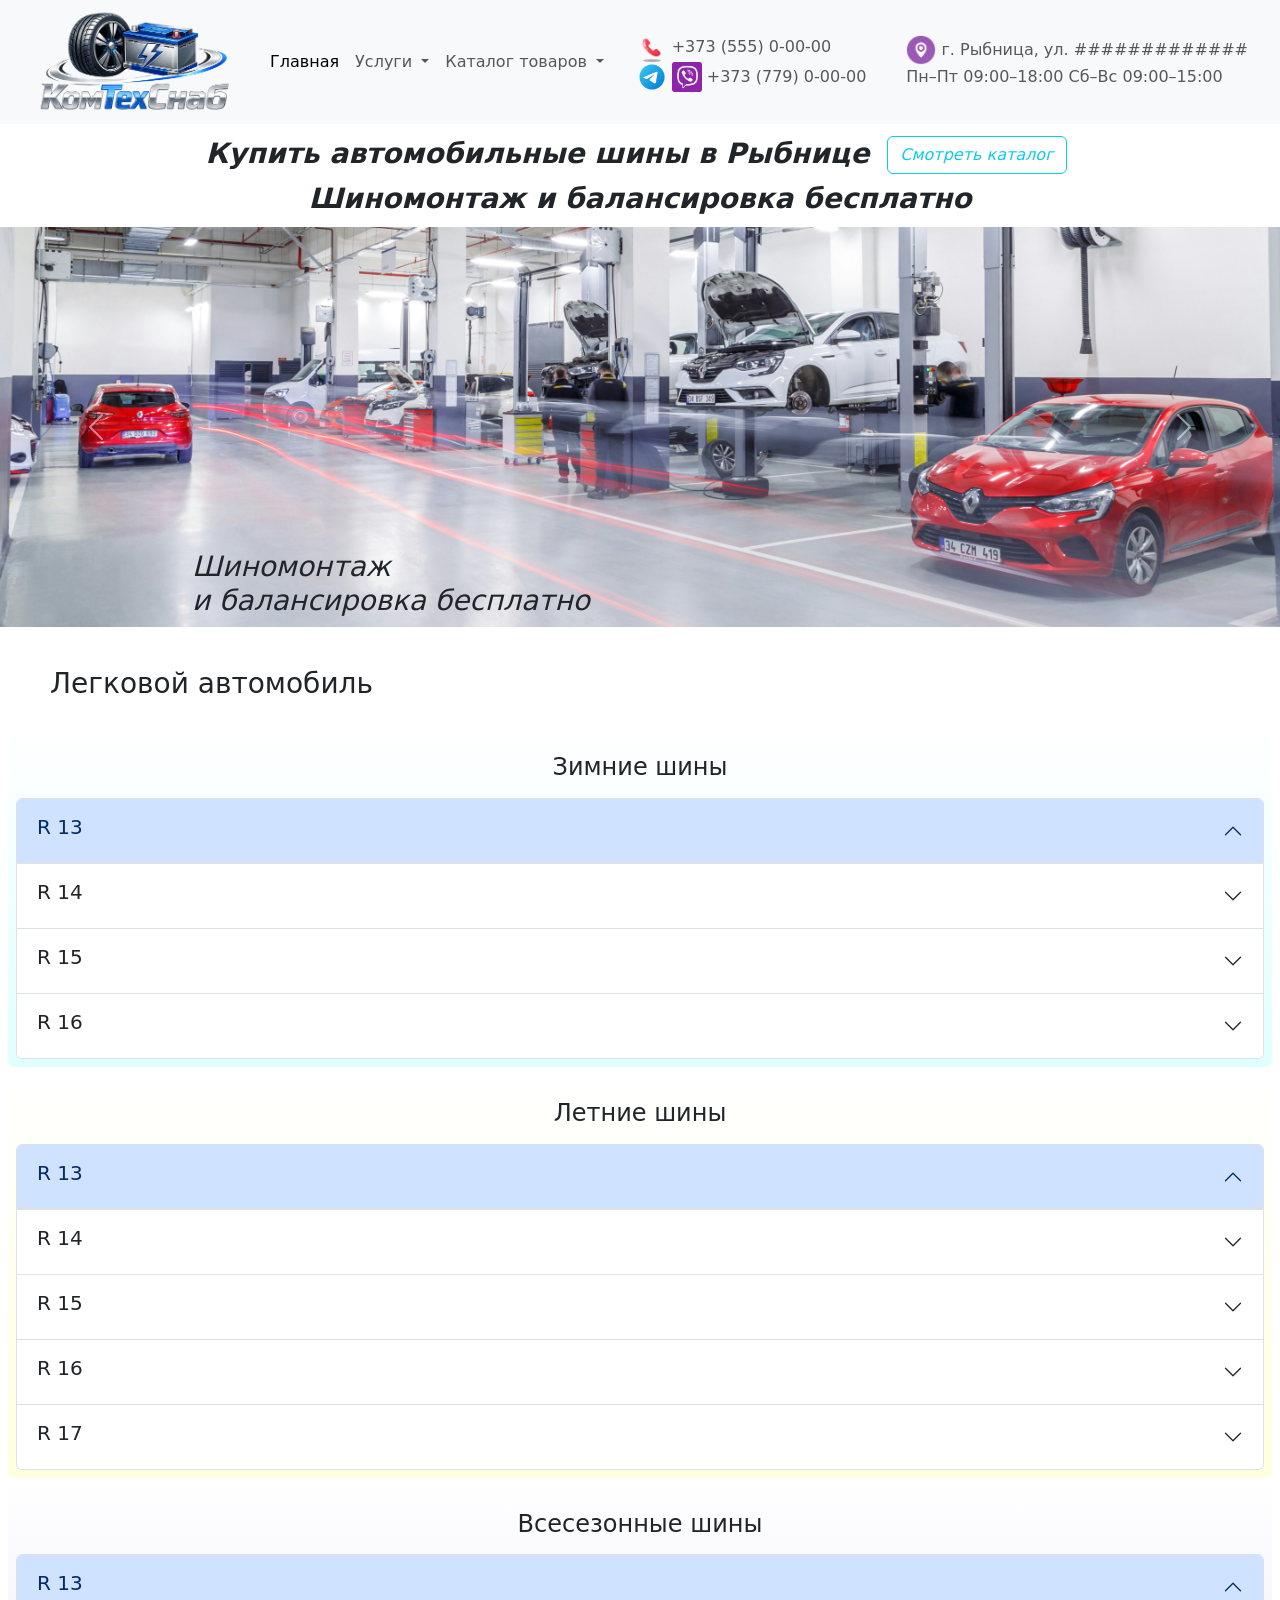
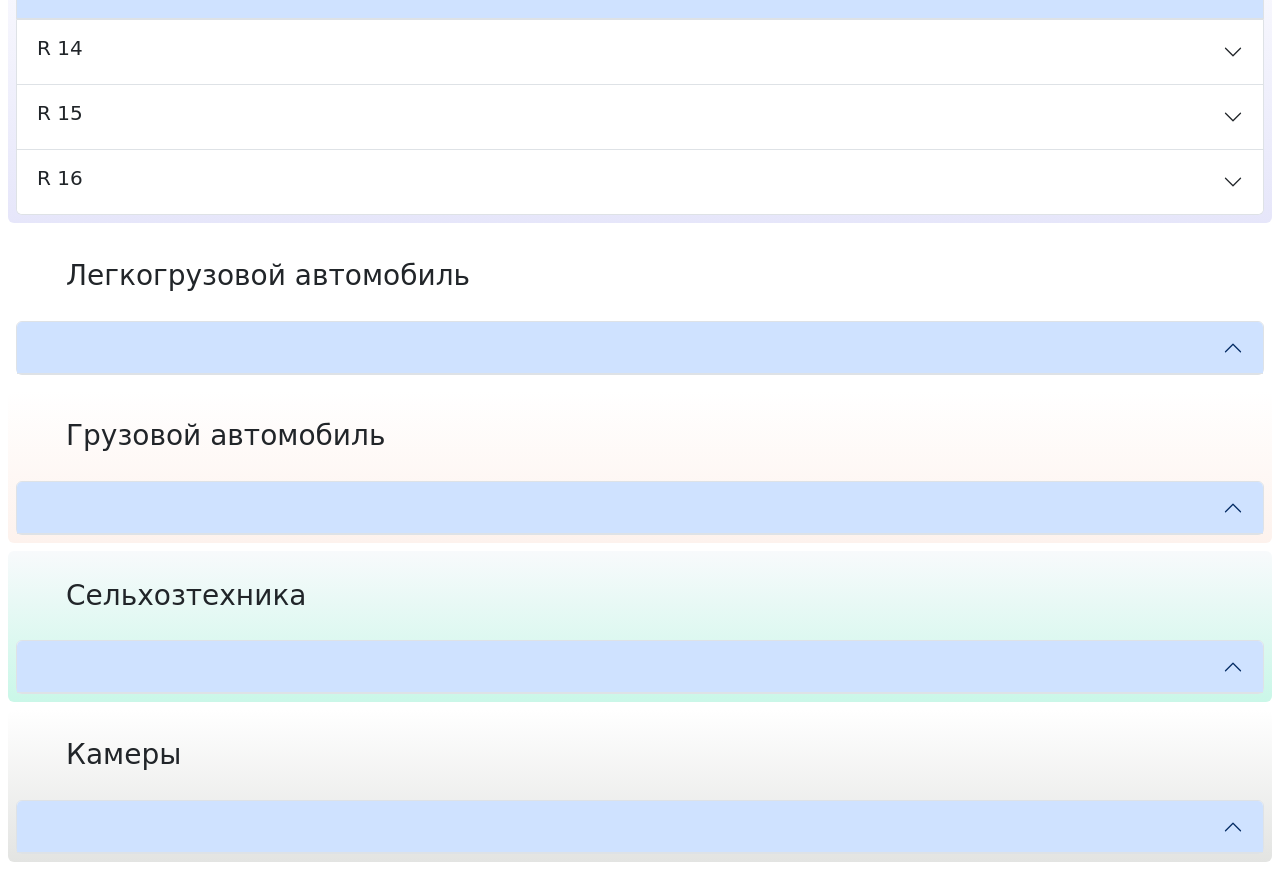
==== commit fec9a971: "Обновление инф по шинам и акб" ====
--- a/index.html
+++ b/index.html
@@ -265,9 +265,25 @@
         </div>
 
         <div class="accordion" id="accordionExample2">
-            <div class="accordion-item">
-                <h2 class="accordion-header">
-                    <button class="accordion-button" type="button" data-bs-toggle="collapse"
+
+            <div class="accordion-item">
+                <h2 class="accordion-header">
+                    <button class="accordion-button" type="button" data-bs-toggle="collapse"
+                            data-bs-target="#collapseZero2"
+                            aria-expanded="true" aria-controls="collapseZero">
+                        <div class="h5">R 13</div>
+                    </button>
+                </h2>
+                <div id="collapseZero2" class="accordion-collapse collapse" data-bs-parent="#accordionExample2">
+                    <div class="accordion-body">
+                        <div class="d-flex flex-wrap gap-3" id="13_4s"></div>
+                    </div>
+                </div>
+            </div>
+
+            <div class="accordion-item">
+                <h2 class="accordion-header">
+                    <button class="accordion-button collapsed" type="button" data-bs-toggle="collapse"
                             data-bs-target="#collapseOne2"
                             aria-expanded="true" aria-controls="collapseOne">
                         <div class="h5">R 14</div>
@@ -279,6 +295,7 @@
                     </div>
                 </div>
             </div>
+
             <div class="accordion-item">
                 <h2 class="accordion-header">
                     <button class="accordion-button collapsed" type="button" data-bs-toggle="collapse"
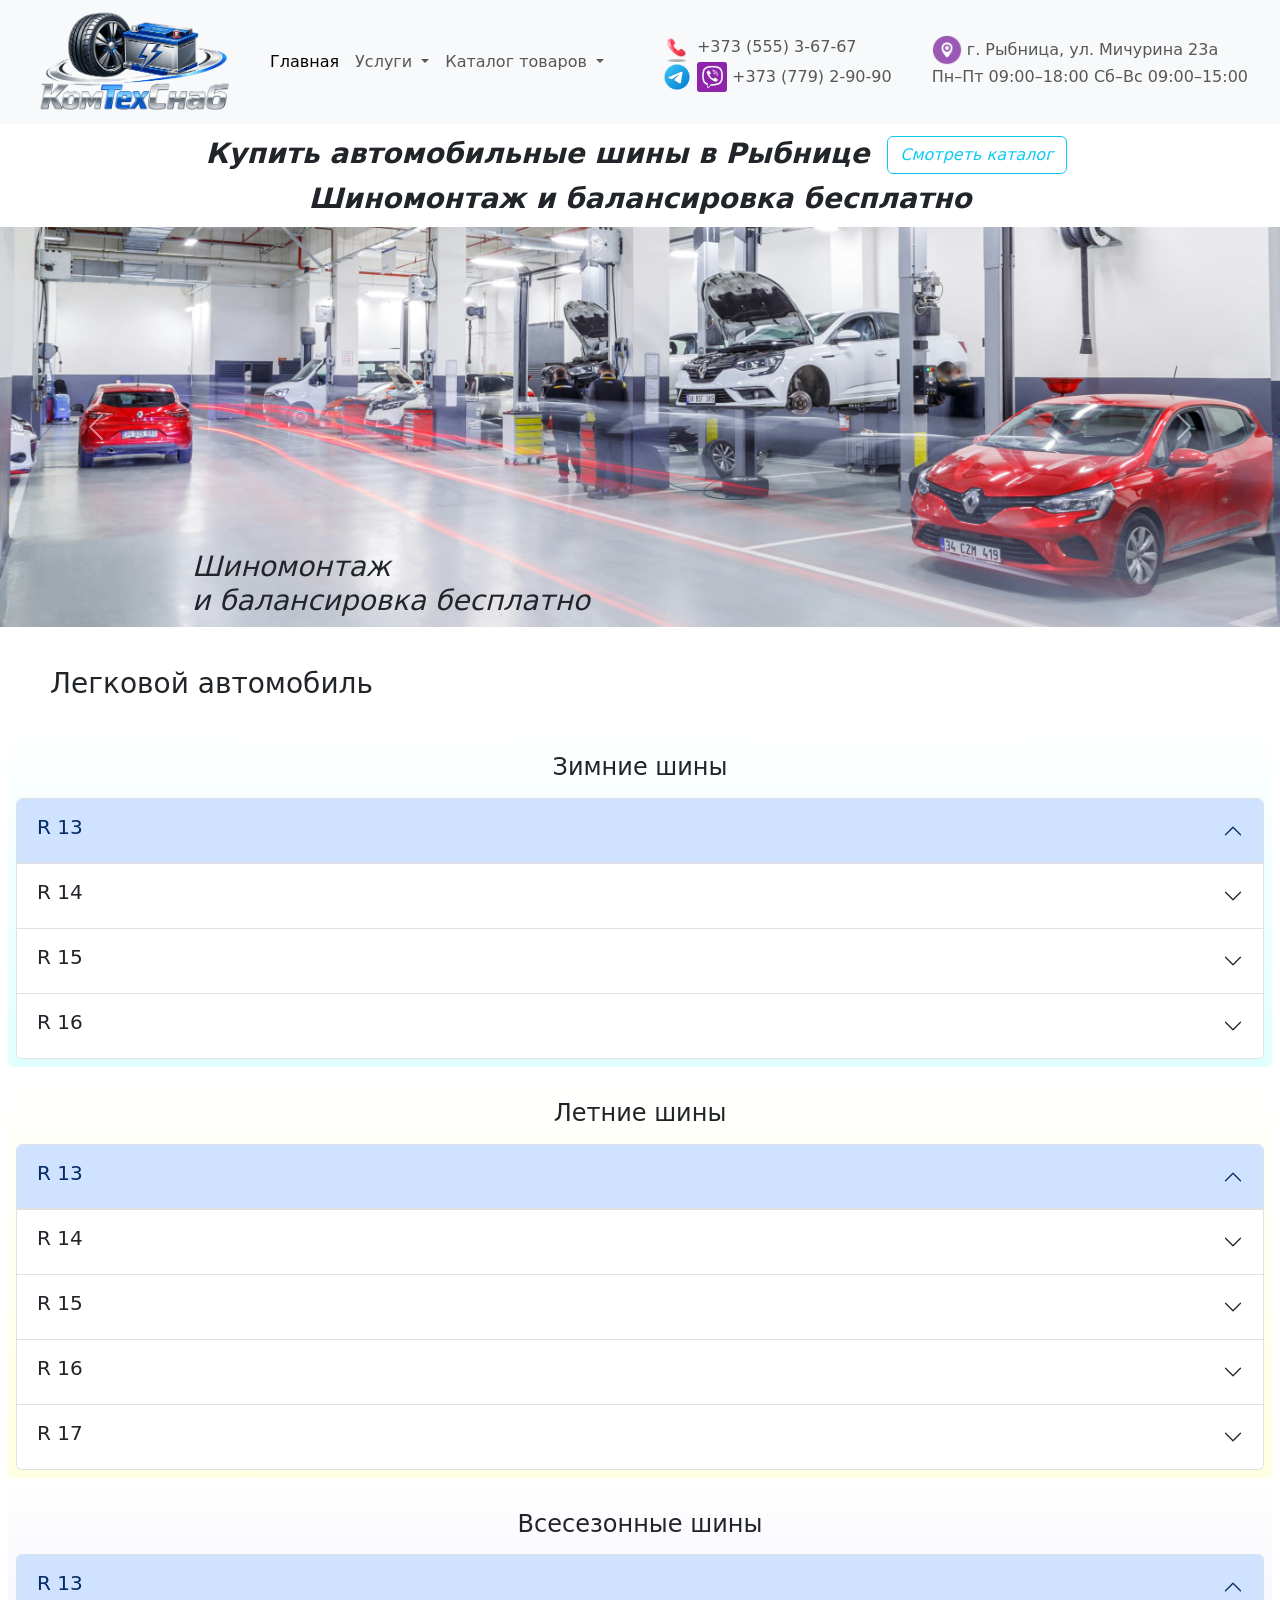
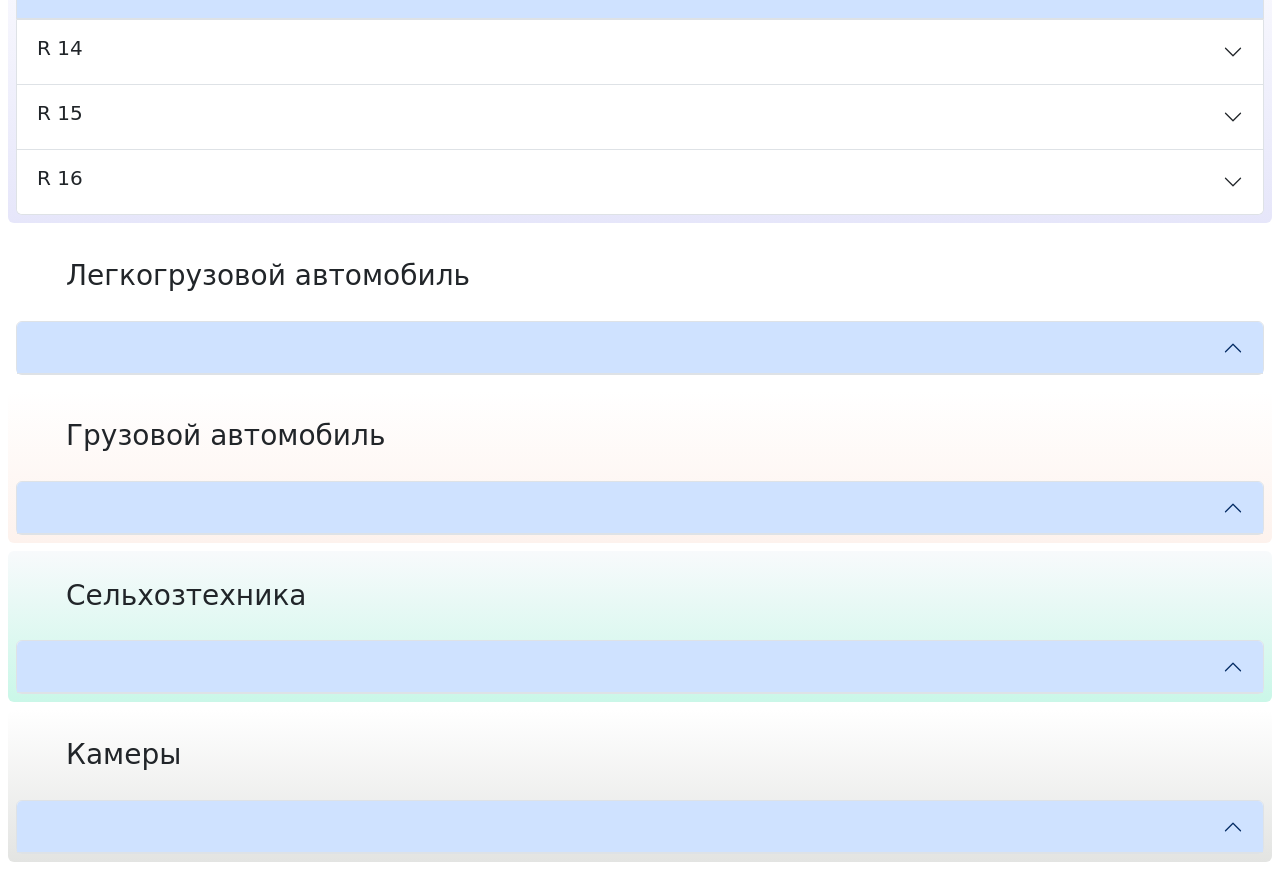
==== commit e5769845: "Lazy loading для картинок" ====
--- a/index.html
+++ b/index.html
@@ -44,7 +44,7 @@
 <div id="carouselExampleAutoplaying" class="carousel slide" data-bs-ride="carousel">
     <div class="carousel-inner fst-italic">
         <div class="carousel-item active">
-            <img src="img/tires/carusel/freeSized/mehmet-talha-onuk-wjauw9wi_2o-unsplash.jpg" class="d-block w-100"
+            <img src="img/tires/carusel/freeSized/mehmet-talha-onuk-wjauw9wi_2o-unsplash.jpg" loading="lazy" class="d-block w-100"
                  alt="...">
             <div class="carousel-caption d-flex align-items-end text-start text-dark">
                 <!--carousel-caption d-block text-start text-dark-->
@@ -52,35 +52,35 @@
             </div>
         </div>
         <div class="carousel-item">
-            <img src="img/tires/carusel/freeSized/dzevad-talovic-cS1V5Wv_4VM-unsplash.jpg" class="d-block w-100"
+            <img src="img/tires/carusel/freeSized/dzevad-talovic-cS1V5Wv_4VM-unsplash.jpg" loading="lazy" class="d-block w-100"
                  alt="...">
             <div class="carousel-caption d-block text-end">
                 <h3 class="mb-0 carousel-title">Производители шин из Европы и Азии</h3>
             </div>
         </div>
         <div class="carousel-item">
-            <img src="img/tires/carusel/freeSized/chris-cordes-hsvJRhhTOGw-unsplash.jpg" class="d-block w-100"
+            <img src="img/tires/carusel/freeSized/chris-cordes-hsvJRhhTOGw-unsplash.jpg" loading="lazy" class="d-block w-100"
                  alt="...">
             <div class="carousel-caption d-block text-end">
                 <h3 class="mb-0 carousel-title">Под любое покрытие</h3>
             </div>
         </div>
         <div class="carousel-item">
-            <img src="img/tires/carusel/freeSized/dragon-white-munthe-0f2yh79Amxg-unsplash.jpg" class="d-block w-100"
+            <img src="img/tires/carusel/freeSized/dragon-white-munthe-0f2yh79Amxg-unsplash.jpg" loading="lazy" class="d-block w-100"
                  alt="...">
             <div class="carousel-caption d-block text-end text-dark">
                 <h3 class="mb-0 carousel-title">Под любые <br>погодные условия и характер вождения</h3>
             </div>
         </div>
         <div class="carousel-item">
-            <img src="img/tires/carusel/freeSized/benjamin-hershey-GbZzdTjLCz8-unsplash2.jpg" class="d-block w-100"
+            <img src="img/tires/carusel/freeSized/benjamin-hershey-GbZzdTjLCz8-unsplash2.jpg" loading="lazy" class="d-block w-100"
                  alt="...">
             <div class="carousel-caption d-block text-start">
                 <h3 class="carousel-title">Ваша безопасность -<br>уверенное сцепление с дорогой</h3>
             </div>
         </div>
         <div class="carousel-item">
-            <img src="img/tires/carusel/freeSized/thom-milkovic-Kbman1BhUlQ-unsplash.jpg" class="d-block w-100"
+            <img src="img/tires/carusel/freeSized/thom-milkovic-Kbman1BhUlQ-unsplash.jpg" loading="lazy" class="d-block w-100"
                  alt="...">
             <div class="carousel-caption d-block">
                 <h3 class="mb-0 carousel-title">Счастливое путешествие - в надежности Вашего авто</h3>
